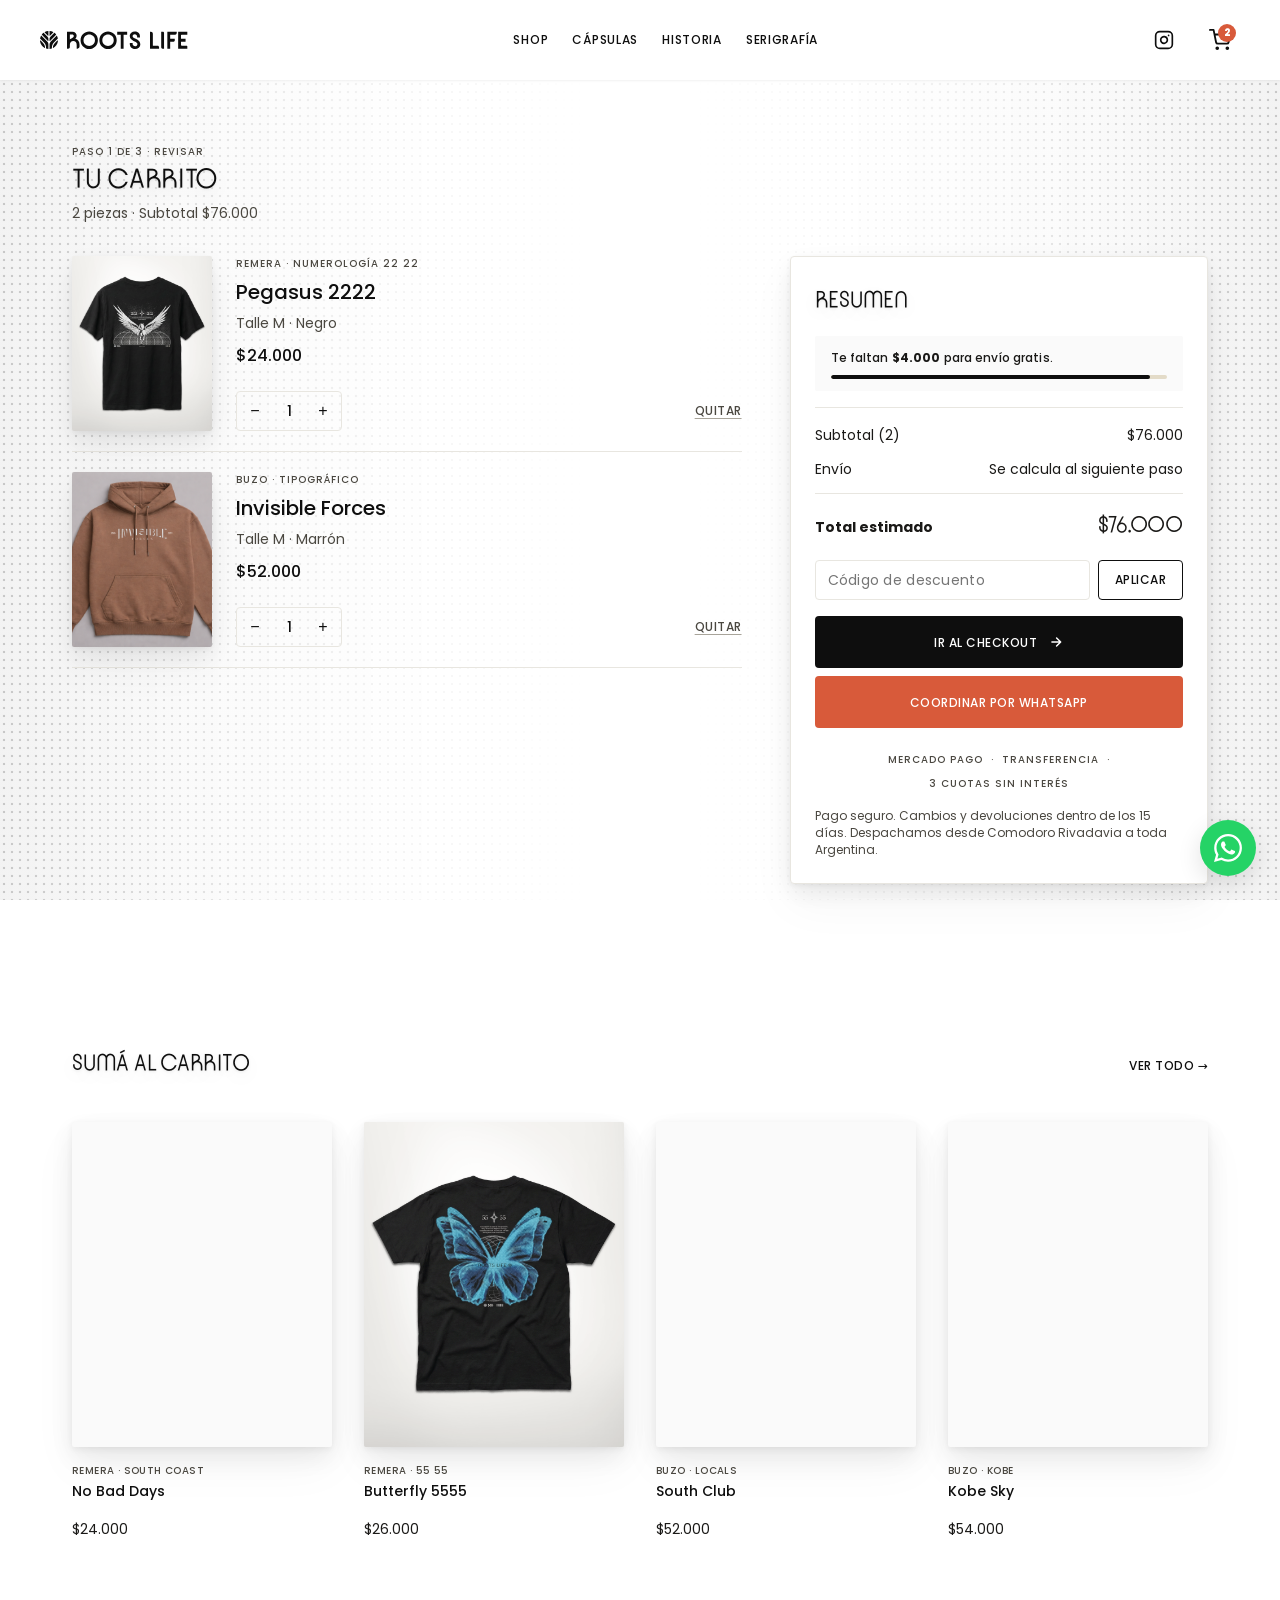
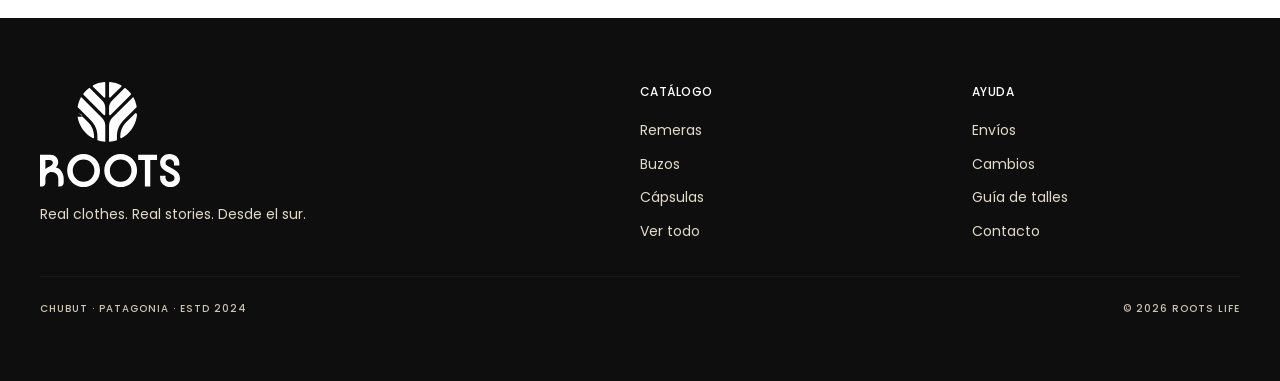
==== carrito.html @ 9ae7e67d "ROOTS LIFE — sitio web completo (8 páginas) Home, Catálogo (4 cápsulas: Numerología, South Coast, Po" ====
<!DOCTYPE html>
<html lang="es-AR">
<head>
  <meta charset="UTF-8">
  <meta name="viewport" content="width=device-width, initial-scale=1.0">
  <title>Carrito · ROOTS LIFE</title>
  <meta name="description" content="Tu carrito en ROOTS LIFE. Envíos a toda Argentina.">

  <link rel="icon" type="image/svg+xml" href="./ROOTS%20LIFE%20-%20imagotipo.svg">

  <link rel="preconnect" href="https://fonts.googleapis.com">
  <link rel="preconnect" href="https://fonts.gstatic.com" crossorigin>
  <link href="https://fonts.googleapis.com/css2?family=Poppins:wght@300;400;500;700;800&display=swap" rel="stylesheet">

  <link rel="stylesheet" href="./tokens/tokens.css">
  <link rel="stylesheet" href="./styles/site.css">

  <style>
    .page { padding-top: 64px; }
    @media (min-width: 64em) { .page { padding-top: 80px; } }

    /* Page head ======================================================== */
    .cart-head {
      padding: var(--space-10) var(--space-4) var(--space-5);
      max-width: var(--container-lg);
      margin-inline: auto;
    }
    .cart-head__caption {
      font-family: var(--font-body);
      font-size: 10px;
      font-weight: var(--fw-medium);
      letter-spacing: var(--tr-widest);
      text-transform: uppercase;
      color: var(--ink-500);
      margin: 0 0 var(--stack-xs);
    }
    .cart-head__title {
      font-family: var(--font-display);
      font-weight: 400;
      font-size: clamp(1.25rem, 2.2vw + 0.7rem, var(--text-2xl));
      line-height: var(--lh-none);
      letter-spacing: var(--tr-tight);
      text-transform: uppercase;
      margin: 0 0 var(--stack-sm);
      text-shadow: var(--text-shadow-soft);
    }
    .cart-head__meta {
      font-family: var(--font-body);
      font-size: var(--text-sm);
      color: var(--ink-500);
      margin: 0;
    }
    @media (min-width: 64em) { .cart-head { padding: var(--space-16) var(--space-8) var(--space-8); } }

    /* Cart layout ======================================================= */
    .cart {
      max-width: var(--container-lg);
      margin-inline: auto;
      padding: 0 var(--space-4) var(--space-16);
      display: grid;
      grid-template-columns: 1fr;
      gap: var(--space-8);
    }
    @media (min-width: 64em) {
      .cart {
        grid-template-columns: minmax(0, 1.6fr) minmax(0, 1fr);
        gap: var(--space-12);
        padding: 0 var(--space-8) var(--space-16);
      }
    }

    /* Line items ========================================================= */
    .cart-items {
      display: flex;
      flex-direction: column;
      gap: var(--space-5);
    }

    .cart-item {
      display: grid;
      grid-template-columns: 100px 1fr;
      gap: var(--space-4);
      padding-bottom: var(--space-5);
      border-bottom: 1px solid var(--color-border);
    }
    @media (min-width: 48em) {
      .cart-item { grid-template-columns: 140px 1fr; gap: var(--space-6); }
    }

    .cart-item__media {
      aspect-ratio: 4/5;
      background: var(--paper-200);
      background-size: cover;
      background-position: center;
      border-radius: var(--radius-xs);
      box-shadow: var(--shadow-soft);
    }

    .cart-item__info {
      display: flex;
      flex-direction: column;
      gap: var(--space-2);
      min-width: 0;
    }
    .cart-item__caption {
      font-family: var(--font-body);
      font-size: 10px;
      font-weight: var(--fw-medium);
      letter-spacing: var(--tr-widest);
      text-transform: uppercase;
      color: var(--ink-500);
      margin: 0;
    }
    .cart-item__title {
      font-family: var(--font-body);
      font-size: var(--text-lg);
      font-weight: var(--fw-medium);
      line-height: var(--lh-snug);
      margin: 0;
      color: var(--ink-900);
    }
    .cart-item__title a { color: inherit; text-decoration: none; }
    .cart-item__title a:hover { color: var(--rust-500); }
    .cart-item__meta {
      font-family: var(--font-body);
      font-size: var(--text-sm);
      color: var(--ink-500);
      margin: 0;
    }
    .cart-item__actions {
      margin-top: auto;
      padding-top: var(--space-3);
      display: flex;
      align-items: center;
      justify-content: space-between;
      gap: var(--space-3);
      flex-wrap: wrap;
    }

    .stepper {
      display: inline-flex;
      align-items: center;
      border: 1.5px solid var(--color-border);
      border-radius: var(--radius-sm);
      height: 40px;
    }
    .stepper button {
      width: 36px; height: 100%;
      background: transparent;
      border: 0; cursor: pointer;
      font-size: 16px;
      font-weight: var(--fw-medium);
      color: var(--ink-900);
      line-height: 0;
    }
    .stepper button:hover { background: var(--ink-100); }
    .stepper__value {
      min-width: 32px; text-align: center;
      font-family: var(--font-body);
      font-size: var(--text-sm);
      font-weight: var(--fw-medium);
    }

    .cart-item__price {
      font-family: var(--font-body);
      font-size: var(--text-base);
      font-weight: var(--fw-medium);
      color: var(--ink-900);
      margin: 0;
    }
    .cart-item__remove {
      background: transparent; border: 0;
      cursor: pointer;
      font-family: var(--font-body);
      font-size: var(--text-xs);
      font-weight: var(--fw-medium);
      letter-spacing: var(--tr-wide);
      text-transform: uppercase;
      color: var(--ink-500);
      padding: var(--space-1) 0;
      text-decoration: underline;
      text-underline-offset: 3px;
      text-decoration-color: var(--ink-300);
    }
    .cart-item__remove:hover { color: var(--rust-700); text-decoration-color: currentColor; }

    /* Summary (aside) =================================================== */
    .cart-summary {
      background: var(--paper-100);
      border: 1px solid var(--color-border);
      border-radius: var(--radius-sm);
      padding: var(--space-5);
      box-shadow: var(--shadow-soft);
      display: flex;
      flex-direction: column;
      gap: var(--space-4);
    }
    @media (min-width: 64em) {
      .cart-summary { padding: var(--space-6); position: sticky; top: 96px; align-self: start; }
    }

    .cart-summary__title {
      font-family: var(--font-display);
      font-weight: 400;
      font-size: var(--text-xl);
      letter-spacing: var(--tr-tight);
      text-transform: uppercase;
      margin: 0;
      text-shadow: var(--text-shadow-soft);
    }

    /* Shipping progress ================================================ */
    .shipping-progress {
      background: var(--paper-200);
      padding: var(--space-3) var(--space-4);
      border-radius: var(--radius-xs);
      font-family: var(--font-body);
      font-size: var(--text-xs);
      font-weight: var(--fw-medium);
      color: var(--ink-700);
      letter-spacing: 0.01em;
    }
    .shipping-progress--complete {
      background: var(--moss-500);
      color: var(--paper-100);
      font-weight: var(--fw-medium);
      letter-spacing: var(--tr-wide);
      text-transform: uppercase;
      display: flex; align-items: center; gap: var(--space-2);
    }
    .shipping-progress__bar {
      margin-top: var(--space-2);
      height: 4px;
      background: var(--paper-300);
      border-radius: var(--radius-full);
      overflow: hidden;
    }
    .shipping-progress__fill {
      height: 100%;
      background: var(--ink-900);
      border-radius: var(--radius-full);
      width: 100%;
    }

    /* Summary lines ==================================================== */
    .summary-list {
      list-style: none;
      padding: 0;
      margin: 0;
      display: flex;
      flex-direction: column;
      gap: var(--space-3);
      border-top: 1px solid var(--color-border);
      padding-top: var(--space-4);
    }
    .summary-list li {
      display: flex;
      justify-content: space-between;
      align-items: baseline;
      font-family: var(--font-body);
      font-size: var(--text-sm);
      color: var(--ink-700);
    }
    .summary-list__total {
      padding-top: var(--space-3);
      border-top: 1px solid var(--color-border);
      font-size: var(--text-base);
      font-weight: var(--fw-bold);
      color: var(--ink-900);
    }
    .summary-list__total strong {
      font-family: var(--font-display);
      font-weight: 400;
      font-size: var(--text-xl);
      letter-spacing: var(--tr-tight);
    }

    /* Promo code ======================================================== */
    .promo {
      display: flex;
      gap: var(--space-2);
    }
    .promo input {
      flex: 1;
      padding: 0 var(--space-3);
      height: 40px;
      background: transparent;
      border: 1.5px solid var(--color-border);
      border-radius: var(--radius-sm);
      font-family: var(--font-body);
      font-size: var(--text-sm);
      color: var(--ink-900);
      letter-spacing: 0.02em;
      min-width: 0;
    }
    .promo input:focus-visible {
      outline: 2px solid var(--rust-500);
      outline-offset: 2px;
    }
    .promo button {
      padding: 0 var(--space-4);
      height: 40px;
      background: transparent;
      border: 1.5px solid var(--ink-900);
      border-radius: var(--radius-sm);
      font-family: var(--font-body);
      font-size: var(--text-xs);
      font-weight: var(--fw-medium);
      letter-spacing: var(--tr-wide);
      text-transform: uppercase;
      color: var(--ink-900);
      cursor: pointer;
      transition: all var(--duration-fast);
    }
    .promo button:hover { background: var(--ink-900); color: var(--paper-100); }

    /* Checkout CTAs ==================================================== */
    .summary-cta { display: flex; flex-direction: column; gap: var(--space-2); }
    .summary-cta .btn { width: 100%; height: 52px; }

    .pay-methods {
      display: flex;
      flex-wrap: wrap;
      gap: var(--space-2);
      font-family: var(--font-body);
      font-size: 10px;
      font-weight: var(--fw-medium);
      letter-spacing: var(--tr-widest);
      text-transform: uppercase;
      color: var(--ink-500);
      padding-top: var(--space-2);
      justify-content: center;
    }

    .cart-guarantee {
      font-family: var(--font-body);
      font-size: var(--text-xs);
      line-height: var(--lh-normal);
      color: var(--ink-500);
      margin: 0;
    }

    /* Empty state (oculto por default en prototype, se puede togglear) */
    .cart-empty {
      display: none;
      text-align: center;
      padding: var(--space-12) var(--space-6);
    }

    /* Related ========================================================== */
    .related {
      background: var(--paper-100);
      padding: var(--space-16) 0;
      margin-top: var(--space-8);
    }
    .related__inner {
      max-width: var(--container-lg);
      margin-inline: auto;
      padding: 0 var(--space-4);
    }
    @media (min-width: 64em) { .related__inner { padding: 0 var(--space-8); } }
    .related__grid {
      display: grid;
      grid-template-columns: repeat(2, 1fr);
      gap: var(--gap-md);
    }
    @media (min-width: 64em) { .related__grid { grid-template-columns: repeat(4, 1fr); gap: var(--gap-lg); } }
  </style>
</head>
<body>
  <a href="#main" class="skip-link">Saltar al contenido</a>

  <header class="site-header is-solid" id="header">
    <div class="site-header__inner">
      <a href="./" class="site-header__logo" aria-label="Inicio — ROOTS LIFE">
        <svg viewBox="0 0 2288.96 279.2" aria-hidden="true"><use href="./logos/logos.svg#roots-horizontal"/></svg>
      </a>
      <nav class="site-header__nav" aria-label="Principal">
        <a href="./catalogo.html">Shop</a>
        <a href="./catalogo.html?capsula=numerologia">Cápsulas</a>
        <a href="./historia.html">Historia</a>
        <a href="./serigrafia.html">Serigrafía</a>
      </nav>
      <div class="site-header__actions">
        <button class="icon-btn site-header__menu" aria-label="Abrir menú">
          <svg width="22" height="22" viewBox="0 0 24 24" fill="none" stroke="currentColor" stroke-width="2.4" stroke-linecap="square"><path d="M3 6h18M3 12h18M3 18h18"/></svg>
        </button>
        <a href="https://instagram.com/rootslife.cr" class="icon-btn" aria-label="Instagram" target="_blank" rel="noopener">
          <svg width="20" height="20" viewBox="0 0 24 24" fill="none" stroke="currentColor" stroke-width="2" stroke-linecap="round" stroke-linejoin="round"><rect x="2" y="2" width="20" height="20" rx="5" ry="5"/><path d="M16 11.37A4 4 0 1 1 12.63 8 4 4 0 0 1 16 11.37z"/><line x1="17.5" y1="6.5" x2="17.5" y2="6.5"/></svg>
        </a>
        <a href="./carrito.html" class="icon-btn cart-badge" aria-label="Carrito, 2 items" data-count="2" aria-current="page">
          <svg width="22" height="22" viewBox="0 0 24 24" fill="none" stroke="currentColor" stroke-width="2" stroke-linecap="round" stroke-linejoin="round"><circle cx="9" cy="21" r="1"/><circle cx="20" cy="21" r="1"/><path d="M1 1h4l2.7 13.4a2 2 0 0 0 2 1.6h9.7a2 2 0 0 0 2-1.6L23 6H6"/></svg>
        </a>
      </div>
    </div>
  </header>

  <main class="page" id="main">

    <!-- Head ============================================================= -->
    <section class="cart-head">
      <p class="cart-head__caption">Paso 1 de 3 · Revisar</p>
      <h1 class="cart-head__title">Tu carrito</h1>
      <p class="cart-head__meta">2 piezas · Subtotal $76.000</p>
    </section>

    <!-- Cart grid ======================================================== -->
    <section class="cart">

      <!-- Items ---------------------------------------------------------- -->
      <div class="cart-items" id="cartItems">

        <article class="cart-item" data-price="24000">
          <a href="./producto.html" class="cart-item__media" style="background-image:url('./Remeras%20%20ROOTS%20LIFE/Numerolog%C3%ADa/Numerolog%C3%ADa%20-%20Pegasus%202222%20-%20negra.png');" aria-label="Ver Pegasus 2222"></a>
          <div class="cart-item__info">
            <p class="cart-item__caption">Remera · Numerología 22 22</p>
            <h2 class="cart-item__title"><a href="./producto.html">Pegasus 2222</a></h2>
            <p class="cart-item__meta">Talle M · Negro</p>
            <p class="cart-item__price" data-line-total>$24.000</p>
            <div class="cart-item__actions">
              <div class="stepper" aria-label="Cantidad de Pegasus 2222">
                <button class="js-minus" aria-label="Restar">−</button>
                <span class="stepper__value">1</span>
                <button class="js-plus" aria-label="Sumar">+</button>
              </div>
              <button class="cart-item__remove">Quitar</button>
            </div>
          </div>
        </article>

        <article class="cart-item" data-price="52000">
          <a href="./producto.html" class="cart-item__media" style="background-image:url('./Buzos%20tipogr%C3%A1ficos%20ROOTS%20LIFE/buzos%20roots-15.png');" aria-label="Ver Invisible Forces"></a>
          <div class="cart-item__info">
            <p class="cart-item__caption">Buzo · Tipográfico</p>
            <h2 class="cart-item__title"><a href="./producto.html">Invisible Forces</a></h2>
            <p class="cart-item__meta">Talle M · Marrón</p>
            <p class="cart-item__price" data-line-total>$52.000</p>
            <div class="cart-item__actions">
              <div class="stepper" aria-label="Cantidad de Invisible Forces">
                <button class="js-minus" aria-label="Restar">−</button>
                <span class="stepper__value">1</span>
                <button class="js-plus" aria-label="Sumar">+</button>
              </div>
              <button class="cart-item__remove">Quitar</button>
            </div>
          </div>
        </article>

      </div>

      <!-- Summary -------------------------------------------------------- -->
      <aside class="cart-summary" aria-labelledby="summaryTitle">
        <h2 class="cart-summary__title" id="summaryTitle">Resumen</h2>

        <!-- Shipping progress -->
        <div class="shipping-progress" id="shippingProgress">
          <div id="shippingText">Te faltan <strong>$4.000</strong> para envío gratis.</div>
          <div class="shipping-progress__bar" aria-hidden="true">
            <div class="shipping-progress__fill" id="shippingFill" style="width: 95%"></div>
          </div>
        </div>

        <ul class="summary-list">
          <li>
            <span>Subtotal (2)</span>
            <span id="summarySubtotal">$76.000</span>
          </li>
          <li>
            <span>Envío</span>
            <span>Se calcula al siguiente paso</span>
          </li>
          <li class="summary-list__total">
            <span>Total estimado</span>
            <strong id="summaryTotal">$76.000</strong>
          </li>
        </ul>

        <div class="promo">
          <input type="text" placeholder="Código de descuento" aria-label="Código de descuento">
          <button>Aplicar</button>
        </div>

        <div class="summary-cta">
          <a href="./checkout.html" class="btn btn--dark">
            Ir al checkout
            <svg width="14" height="14" viewBox="0 0 24 24" fill="none" stroke="currentColor" stroke-width="2.5" stroke-linecap="round" stroke-linejoin="round" style="margin-left:4px"><path d="M5 12h14M13 5l7 7-7 7"/></svg>
          </a>
          <a class="btn btn--accent" href="https://wa.me/5492974000000?text=Hola!%20Quiero%20coordinar%20la%20compra%20de%20mi%20carrito%20con%20ROOTS." target="_blank" rel="noopener">
            Coordinar por WhatsApp
          </a>
        </div>

        <div class="pay-methods">
          <span>Mercado Pago</span> <span>·</span>
          <span>Transferencia</span> <span>·</span>
          <span>3 cuotas sin interés</span>
        </div>

        <p class="cart-guarantee">Pago seguro. Cambios y devoluciones dentro de los 15 días. Despachamos desde Comodoro Rivadavia a toda Argentina.</p>
      </aside>

    </section>

    <!-- Related ========================================================== -->
    <section class="related">
      <div class="related__inner">
        <div class="section__head">
          <h2 class="section__title">Sumá al carrito</h2>
          <a href="./catalogo.html" class="section__link">Ver todo →</a>
        </div>
        <div class="related__grid">
          <a href="./producto.html" class="product-card">
            <div class="product-card__media" style="background-image:url('./Remeras%20%20ROOTS%20LIFE/South%20Coast/South%20Coast%20-%20No%20bad%20days.png'); background-size: cover;"></div>
            <p class="product-card__caption">Remera · South Coast</p>
            <h3 class="product-card__title">No Bad Days</h3>
            <p class="product-card__price">$24.000</p>
          </a>
          <a href="./producto.html" class="product-card">
            <div class="product-card__media" style="background-image:url('./Remeras%20%20ROOTS%20LIFE/Numerolog%C3%ADa/Numerolog%C3%ADa%20-%20Butterfly%205555.png'); background-size: cover;"></div>
            <p class="product-card__caption">Remera · 55 55</p>
            <h3 class="product-card__title">Butterfly 5555</h3>
            <p class="product-card__price">$26.000</p>
          </a>
          <a href="./producto.html" class="product-card">
            <div class="product-card__media" style="background-image:url('./Buzos%20tipogr%C3%A1ficos%20ROOTS%20LIFE/buzos%20roots-19.png'); background-size: cover;"></div>
            <p class="product-card__caption">Buzo · Locals</p>
            <h3 class="product-card__title">South Club</h3>
            <p class="product-card__price">$52.000</p>
          </a>
          <a href="./producto.html" class="product-card">
            <div class="product-card__media" style="background-image:url('./Buzos%20tipogr%C3%A1ficos%20ROOTS%20LIFE/buzos%20roots-40.png'); background-size: cover;"></div>
            <p class="product-card__caption">Buzo · Kobe</p>
            <h3 class="product-card__title">Kobe Sky</h3>
            <p class="product-card__price">$54.000</p>
          </a>
        </div>
      </div>
    </section>

  </main>

  <!-- Footer =========================================================== -->
  <footer class="site-footer">
    <div class="site-footer__inner">
      <div>
        <span class="site-footer__brand logo logo--footer" role="img" aria-label="ROOTS LIFE">
          <svg viewBox="0 0 387.94 291.54"><use href="./logos/logos.svg#roots-small"/></svg>
        </span>
        <p class="site-footer__tagline">Real clothes. Real stories. Desde el sur.</p>
      </div>
      <div class="site-footer__col">
        <h4>Catálogo</h4>
        <ul>
          <li><a href="./catalogo.html">Remeras</a></li>
          <li><a href="./catalogo.html">Buzos</a></li>
          <li><a href="./catalogo.html">Cápsulas</a></li>
          <li><a href="./catalogo.html">Ver todo</a></li>
        </ul>
      </div>
      <div class="site-footer__col">
        <h4>Ayuda</h4>
        <ul>
          <li><a href="#">Envíos</a></li>
          <li><a href="#">Cambios</a></li>
          <li><a href="#">Guía de talles</a></li>
          <li><a href="#">Contacto</a></li>
        </ul>
      </div>
    </div>
    <div class="site-footer__inner site-footer__meta">
      <span>Chubut · Patagonia · Estd 2024</span>
      <span>© 2026 ROOTS LIFE</span>
    </div>
  </footer>

  <a class="wsp-fab" href="https://wa.me/5492974000000" target="_blank" rel="noopener" aria-label="Contactar por WhatsApp">
    <svg width="28" height="28" viewBox="0 0 24 24" fill="currentColor"><path d="M20.52 3.48A11.88 11.88 0 0 0 12.06 0C5.5 0 .17 5.33.17 11.9c0 2.1.55 4.15 1.6 5.96L0 24l6.33-1.66a11.88 11.88 0 0 0 5.72 1.46h.01c6.56 0 11.89-5.33 11.89-11.9 0-3.18-1.24-6.17-3.43-8.42zM12.06 21.8h-.01a9.9 9.9 0 0 1-5.04-1.38l-.36-.22-3.76.99 1-3.66-.23-.38a9.86 9.86 0 0 1-1.52-5.25c0-5.46 4.45-9.9 9.92-9.9 2.65 0 5.14 1.03 7.01 2.9a9.84 9.84 0 0 1 2.91 7.01c0 5.46-4.45 9.9-9.92 9.9zm5.44-7.43c-.3-.15-1.77-.87-2.04-.97-.27-.1-.47-.15-.67.15-.2.3-.77.97-.95 1.17-.17.2-.35.22-.65.07-.3-.15-1.26-.46-2.4-1.48-.89-.79-1.49-1.77-1.66-2.07-.17-.3-.02-.46.13-.61.13-.13.3-.35.45-.52.15-.17.2-.3.3-.5.1-.2.05-.37-.02-.52-.07-.15-.67-1.62-.92-2.21-.24-.58-.49-.5-.67-.51h-.57c-.2 0-.52.07-.79.37-.27.3-1.04 1.02-1.04 2.48 0 1.46 1.06 2.87 1.21 3.07.15.2 2.09 3.2 5.07 4.48.71.31 1.26.5 1.69.64.71.23 1.36.2 1.87.12.57-.08 1.77-.72 2.02-1.42.25-.7.25-1.3.17-1.42-.07-.12-.27-.2-.57-.35z"/></svg>
  </a>

  <script>
    const FREE_SHIPPING_THRESHOLD = 80000;
    const fmt = n => '$' + n.toLocaleString('es-AR');

    function recomputeCart() {
      const items = document.querySelectorAll('.cart-item');
      let subtotal = 0;
      let unitCount = 0;
      items.forEach(item => {
        const price = +item.dataset.price;
        const qty = +item.querySelector('.stepper__value').textContent;
        const lineTotal = price * qty;
        item.querySelector('[data-line-total]').textContent = fmt(lineTotal);
        subtotal += lineTotal;
        unitCount += qty;
      });
      document.getElementById('summarySubtotal').textContent = fmt(subtotal);
      document.getElementById('summaryTotal').textContent = fmt(subtotal);
      document.querySelector('.cart-head__meta').textContent = `${unitCount} pieza${unitCount !== 1 ? 's' : ''} · Subtotal ${fmt(subtotal)}`;
      document.querySelector('.summary-list li:first-child span:first-child').textContent = `Subtotal (${unitCount})`;

      // Shipping progress
      const remaining = FREE_SHIPPING_THRESHOLD - subtotal;
      const progress = document.getElementById('shippingProgress');
      const text = document.getElementById('shippingText');
      const fill = document.getElementById('shippingFill');
      if (remaining <= 0) {
        progress.classList.add('shipping-progress--complete');
        text.innerHTML = '<svg width="16" height="16" viewBox="0 0 24 24" fill="none" stroke="currentColor" stroke-width="3" stroke-linecap="round" stroke-linejoin="round"><polyline points="20 6 9 17 4 12"></polyline></svg> Tenés envío gratis';
        progress.querySelector('.shipping-progress__bar').style.display = 'none';
      } else {
        progress.classList.remove('shipping-progress--complete');
        text.innerHTML = `Te faltan <strong>${fmt(remaining)}</strong> para envío gratis.`;
        fill.style.width = Math.min(100, (subtotal / FREE_SHIPPING_THRESHOLD) * 100) + '%';
        progress.querySelector('.shipping-progress__bar').style.display = '';
      }

      // Badge
      const badge = document.querySelector('.cart-badge');
      if (badge) badge.setAttribute('data-count', unitCount);
    }

    // Stepper
    document.querySelectorAll('.cart-item').forEach(item => {
      const val = item.querySelector('.stepper__value');
      item.querySelector('.js-minus').addEventListener('click', () => {
        val.textContent = Math.max(1, +val.textContent - 1);
        recomputeCart();
      });
      item.querySelector('.js-plus').addEventListener('click', () => {
        val.textContent = +val.textContent + 1;
        recomputeCart();
      });
      item.querySelector('.cart-item__remove').addEventListener('click', () => {
        item.remove();
        recomputeCart();
      });
    });

    recomputeCart();
  </script>
  <script src="./scripts/site.js" defer></script>
</body>
</html>
---- tokens/tokens.css ----
/* =====================================================================
   ROOTS LIFE — CSS variables
   ---------------------------------------------------------------------
   Importar en el entry point del proyecto:
     import './tokens/tokens.css';
   ===================================================================== */

:root {
  /* ---------- Color primitives ---------- */
  --ink-50:  #F5F4F1;
  --ink-100: #E8E6E0;
  --ink-200: #CFCCC3;
  --ink-300: #A8A49A;
  --ink-400: #706C63;
  --ink-500: #4A4740;
  --ink-600: #2E2C28;
  --ink-700: #1A1917;
  --ink-800: #121110;
  --ink-900: #0E0E0E;
  --ink-950: #050505;

  --paper-50:  #FFFFFF;
  --paper-100: #FFFFFF;
  --paper-200: #FAFAFA;
  --paper-300: #E3DBC8;
  --paper-400: #CFC5AE;

  --rust-50:  #FBEEE8;
  --rust-100: #F6D4C5;
  --rust-300: #E89274;
  --rust-500: #D85A3A;
  --rust-700: #A03E24;
  --rust-900: #5E2413;

  --moss-50:  #EEF0E8;
  --moss-100: #D2D8BF;
  --moss-300: #8B9770;
  --moss-500: #4E5A38;
  --moss-700: #323B23;
  --moss-900: #1B2012;

  --tide-50:  #E8F0F0;
  --tide-100: #C1D7D7;
  --tide-300: #6AA0A0;
  --tide-500: #3E8A8A;
  --tide-700: #27605E;
  --tide-900: #143432;

  --earth-50:  #F2EBE3;
  --earth-100: #DBC5AD;
  --earth-300: #A67A54;
  --earth-500: #7A4A2A;
  --earth-700: #50301A;
  --earth-900: #2A1A0E;

  --capsule-lime: #8BA548;
  --capsule-cyan: #2FB8D4;
  --capsule-sky:  #9CB7D4;
  --capsule-rose: #B07870;

  --success-bg: #E6F2EA;
  --success-fg: #2B6B3E;
  --warning-bg: #FBF1E0;
  --warning-fg: #8A5A16;
  --error-bg:   #FBE7E4;
  --error-fg:   #B53022;
  --info-bg:    #E8EEF6;
  --info-fg:    #2B4F86;

  /* ---------- Semantic aliases ---------- */
  --color-bg:             var(--paper-100);
  --color-bg-elevated:    var(--paper-50);
  --color-bg-alt:         var(--paper-200);
  --color-bg-inverse:     var(--ink-900);

  --color-text:           var(--ink-900);
  --color-text-muted:     var(--ink-500);
  --color-text-subtle:    var(--ink-400);
  --color-text-inverse:   var(--paper-100);

  --color-border:         var(--ink-100);
  --color-border-strong:  var(--ink-200);
  --color-border-inverse: var(--ink-700);

  --color-primary:        var(--ink-900);
  --color-primary-hover:  var(--ink-800);
  --color-primary-fg:     var(--paper-100);

  --color-accent:         var(--rust-500);
  --color-accent-hover:   var(--rust-700);
  --color-accent-fg:      var(--paper-100);

  --color-focus:          var(--rust-500);

  /* ---------- Typography ---------- */
  --font-display: 'Kobe', 'Poppins', 'Helvetica Neue', Arial, sans-serif;
  --font-body:    'Poppins', system-ui, -apple-system, 'Segoe UI', sans-serif;

  --fw-regular:   400;
  --fw-medium:    500;
  --fw-bold:      700;
  --fw-extrabold: 800;

  --text-xs:   0.75rem;
  --text-sm:   0.875rem;
  --text-base: 1rem;
  --text-md:   1.125rem;
  --text-lg:   1.25rem;
  --text-xl:   1.5rem;
  --text-2xl:  1.875rem;
  --text-3xl:  2.375rem;
  --text-4xl:  3rem;
  --text-5xl:  3.75rem;
  --text-6xl:  4.75rem;
  --text-7xl:  6rem;

  --lh-none:    1;
  --lh-tight:   1.1;
  --lh-snug:    1.2;
  --lh-normal:  1.4;
  --lh-relaxed: 1.6;

  --tr-tighter: -0.02em;
  --tr-tight:   -0.01em;
  --tr-normal:  0;
  --tr-wide:    0.04em;
  --tr-wider:   0.06em;
  --tr-widest:  0.1em;

  /* ---------- Spacing ---------- */
  --space-0:    0;
  --space-px:   1px;
  --space-0-5:  0.125rem;
  --space-1:    0.25rem;
  --space-2:    0.5rem;
  --space-3:    0.75rem;
  --space-4:    1rem;
  --space-5:    1.25rem;
  --space-6:    1.5rem;
  --space-8:    2rem;
  --space-10:   2.5rem;
  --space-12:   3rem;
  --space-16:   4rem;
  --space-20:   5rem;
  --space-24:   6rem;
  --space-32:   8rem;
  --space-40:   10rem;
  --space-48:   12rem;

  --inset-xs:  var(--space-2);
  --inset-sm:  var(--space-3);
  --inset-md:  var(--space-4);
  --inset-lg:  var(--space-6);
  --inset-xl:  var(--space-8);
  --inset-2xl: var(--space-12);

  --stack-xs:  var(--space-1);
  --stack-sm:  var(--space-2);
  --stack-md:  var(--space-4);
  --stack-lg:  var(--space-6);
  --stack-xl:  var(--space-10);
  --stack-2xl: var(--space-16);
  --stack-3xl: var(--space-24);

  --inline-xs: var(--space-1);
  --inline-sm: var(--space-2);
  --inline-md: var(--space-4);
  --inline-lg: var(--space-6);

  --gap-tight: var(--space-2);
  --gap-sm:    var(--space-4);
  --gap-md:    var(--space-6);
  --gap-lg:    var(--space-8);
  --gap-xl:    var(--space-12);

  --container-prose-narrow: 32rem;
  --container-prose:        42rem;
  --container-md:           60rem;
  --container-lg:           75rem;
  --container-xl:           90rem;

  /* ---------- Radius / borders ---------- */
  --radius-none: 0;
  --radius-xs:   2px;
  --radius-sm:   4px;
  --radius-md:   8px;
  --radius-lg:   16px;
  --radius-full: 9999px;

  --border-0: 0;
  --border-1: 1px;
  --border-2: 2px;
  --border-4: 4px;

  /* ---------- Elevation ---------- */
  --shadow-none: none;
  --shadow-sm: 0 1px 2px 0 rgba(14, 14, 14, 0.06);
  --shadow-md: 0 2px 8px 0 rgba(14, 14, 14, 0.08);
  --shadow-lg: 0 8px 24px 0 rgba(14, 14, 14, 0.12);
  --shadow-xl: 0 16px 48px 0 rgba(14, 14, 14, 0.16);

  /* ---------- Motion ---------- */
  --duration-fast:   120ms;
  --duration-normal: 200ms;
  --duration-slow:   320ms;
  --duration-slower: 500ms;

  --ease-standard:   cubic-bezier(0.4, 0, 0.2, 1);
  --ease-decelerate: cubic-bezier(0, 0, 0.2, 1);
  --ease-accelerate: cubic-bezier(0.4, 0, 1, 1);

  /* ---------- z-index ---------- */
  --z-base:     0;
  --z-dropdown: 100;
  --z-sticky:   200;
  --z-overlay:  800;
  --z-modal:    900;
  --z-toast:    1000;
}

/* =====================================================================
   Reset + base
   ===================================================================== */

* {
  box-sizing: border-box;
}

html {
  -webkit-text-size-adjust: 100%;
  -moz-text-size-adjust: 100%;
  text-size-adjust: 100%;
}

body {
  margin: 0;
  background-color: var(--color-bg);
  color: var(--color-text);
  font-family: var(--font-body);
  font-size: var(--text-base);
  line-height: var(--lh-relaxed);
  -webkit-font-smoothing: antialiased;
  -moz-osx-font-smoothing: grayscale;
}

/* =====================================================================
   Text utilities (composite tokens)
   ===================================================================== */

.text-display-hero {
  font-family: var(--font-display);
  font-size: clamp(2.75rem, 6vw + 1rem, var(--text-6xl));
  font-weight: var(--fw-bold);
  line-height: var(--lh-none);
  letter-spacing: var(--tr-tighter);
  text-transform: uppercase;
}

.text-display-xl {
  font-family: var(--font-display);
  font-size: clamp(2.25rem, 4vw + 1rem, var(--text-5xl));
  font-weight: var(--fw-bold);
  line-height: 1.05;
  letter-spacing: -0.015em;
  text-transform: uppercase;
}

.text-h1 {
  font-family: var(--font-display);
  font-size: clamp(1.875rem, 3vw + 1rem, var(--text-4xl));
  font-weight: var(--fw-bold);
  line-height: var(--lh-tight);
  letter-spacing: var(--tr-tight);
  text-transform: uppercase;
}

.text-h2 {
  font-family: var(--font-display);
  font-size: clamp(1.5rem, 2vw + 1rem, var(--text-3xl));
  font-weight: var(--fw-bold);
  line-height: 1.15;
  letter-spacing: -0.005em;
  text-transform: uppercase;
}

.text-h3 {
  font-family: var(--font-body);
  font-size: var(--text-2xl);
  font-weight: var(--fw-extrabold);
  line-height: var(--lh-snug);
  letter-spacing: -0.005em;
}

.text-h4 {
  font-family: var(--font-body);
  font-size: var(--text-xl);
  font-weight: var(--fw-extrabold);
  line-height: var(--lh-snug);
  letter-spacing: var(--tr-normal);
}

.text-body {
  font-family: var(--font-body);
  font-size: var(--text-base);
  font-weight: var(--fw-regular);
  line-height: var(--lh-relaxed);
}

.text-body-lg {
  font-family: var(--font-body);
  font-size: var(--text-md);
  font-weight: var(--fw-regular);
  line-height: var(--lh-relaxed);
}

.text-button {
  font-family: var(--font-body);
  font-size: var(--text-sm);
  font-weight: var(--fw-extrabold);
  line-height: var(--lh-tight);
  letter-spacing: var(--tr-wide);
  text-transform: uppercase;
}

.text-nav-link {
  font-family: var(--font-body);
  font-size: var(--text-sm);
  font-weight: var(--fw-extrabold);
  line-height: var(--lh-tight);
  letter-spacing: var(--tr-wider);
  text-transform: uppercase;
}

.text-stamp {
  font-family: var(--font-body);
  font-size: var(--text-xs);
  font-weight: var(--fw-extrabold);
  line-height: var(--lh-none);
  letter-spacing: var(--tr-widest);
  text-transform: uppercase;
}

/* =====================================================================
   Layout helpers
   ===================================================================== */

.container {
  width: 100%;
  max-width: var(--container-lg);
  margin-inline: auto;
  padding-inline: var(--space-4);
}
@media (min-width: 40em)  { .container { padding-inline: var(--space-6); } }
@media (min-width: 64em)  { .container { padding-inline: var(--space-8); } }
@media (min-width: 80em)  { .container { padding-inline: var(--space-12); } }

.prose       { max-width: var(--container-prose); }
.prose-narrow { max-width: var(--container-prose-narrow); }
---- styles/site.css ----
/* =====================================================================
   ROOTS LIFE — Shared site styles
   Header, buttons, footer, WhatsApp FAB, skip link, reduced-motion.
   Dependencia: tokens/tokens.css + Kobe @font-face (declarado en index).
   ===================================================================== */

/* Kobe — self-hosted */
@font-face {
  font-family: 'Kobe';
  src: url('../Kobe%20Font/Kobe-regular.otf') format('opentype');
  font-weight: 400; font-style: normal; font-display: swap;
}
@font-face {
  font-family: 'Kobe';
  src: url('../Kobe%20Font/Kobe-oblique.otf') format('opentype');
  font-weight: 400; font-style: italic; font-display: swap;
}
@font-face {
  font-family: 'Kobe';
  src: url('../Kobe%20Font/Kobe-bold.otf') format('opentype');
  font-weight: 700; font-style: normal; font-display: swap;
}
@font-face {
  font-family: 'Kobe';
  src: url('../Kobe%20Font/Kobe-boldoblique.otf') format('opentype');
  font-weight: 700; font-style: italic; font-display: swap;
}
@font-face {
  font-family: 'Kobe';
  src: url('../Kobe%20Font/Kobe-black.otf') format('opentype');
  font-weight: 900; font-style: normal; font-display: swap;
}
@font-face {
  font-family: 'Kobe';
  src: url('../Kobe%20Font/Kobe-blackoblique.otf') format('opentype');
  font-weight: 900; font-style: italic; font-display: swap;
}

/* Shadow utilities — reducidas al 50% para un tono más sutil. */
:root {
  --text-shadow-soft:
    0 1px 3px rgba(14, 14, 14, 0.09),
    0 6px 18px rgba(14, 14, 14, 0.10),
    0 16px 40px rgba(14, 14, 14, 0.06);
  --text-shadow-inverse:
    0 2px 5px rgba(0, 0, 0, 0.28),
    0 9px 22px rgba(0, 0, 0, 0.22),
    0 20px 50px rgba(0, 0, 0, 0.17);
  --shadow-soft:
    0 2px 6px rgba(14, 14, 14, 0.06),
    0 10px 24px rgba(14, 14, 14, 0.07),
    0 20px 48px rgba(14, 14, 14, 0.04);
  --shadow-soft-hover:
    0 4px 12px rgba(14, 14, 14, 0.09),
    0 16px 36px rgba(14, 14, 14, 0.10),
    0 32px 64px rgba(14, 14, 14, 0.06);
}

/* Brand name utility (texto — fallback cuando no se usa SVG) */
.brand {
  font-family: 'Kobe', 'Kobe Regular', serif !important;
  font-weight: 700;
  text-transform: uppercase;
  letter-spacing: 0.03em;
}

/* ROOTS LIFE logo (SVG) — color se controla por currentColor ------- */
.logo {
  display: inline-block;
  fill: currentColor;
  color: inherit;
  line-height: 0;
}
.logo svg, .logo > svg { display: block; width: 100%; height: auto; fill: currentColor; }
.logo--footer {
  width: 120px;
  color: var(--paper-100);
  margin-bottom: var(--stack-md);
}
@media (min-width: 64em) { .logo--footer { width: 140px; } }

/* =====================================================================
   Halftone surface pattern (site-wide)
   Representa la técnica serigráfica. Fade hacia el eje central.
   ===================================================================== */
html { background: var(--paper-100); }
body {
  background: transparent;
  position: relative;
  min-height: 100vh;
}
body::before {
  content: "";
  position: fixed;
  inset: 0;
  pointer-events: none;
  z-index: 0;
  background-image: radial-gradient(rgba(14, 14, 14, 0.20) 1.2px, transparent 1.6px);
  background-size: 8px 8px;
  -webkit-mask-image: linear-gradient(90deg,
    rgba(0, 0, 0, 0.95) 0%,
    rgba(0, 0, 0, 0.35) 22%,
    rgba(0, 0, 0, 0) 46%,
    rgba(0, 0, 0, 0) 54%,
    rgba(0, 0, 0, 0.35) 78%,
    rgba(0, 0, 0, 0.95) 100%);
          mask-image: linear-gradient(90deg,
    rgba(0, 0, 0, 0.95) 0%,
    rgba(0, 0, 0, 0.35) 22%,
    rgba(0, 0, 0, 0) 46%,
    rgba(0, 0, 0, 0) 54%,
    rgba(0, 0, 0, 0.35) 78%,
    rgba(0, 0, 0, 0.95) 100%);
}
/* Viñetas laterales — sombras muy sutiles hacia el centro (5%). */
body::after {
  content: "";
  position: fixed;
  inset: 0;
  pointer-events: none;
  z-index: 0;
  background:
    linear-gradient(90deg,
      rgba(14, 14, 14, 0.05) 0%,
      rgba(14, 14, 14, 0.02) 15%,
      transparent 35%,
      transparent 65%,
      rgba(14, 14, 14, 0.02) 85%,
      rgba(14, 14, 14, 0.05) 100%);
}
/* Content sits above the halftone backdrop. */
main, .site-footer {
  position: relative;
  z-index: 1;
}

/* Skip link ----------------------------------------------------------- */
.skip-link {
  position: absolute;
  left: -10000px; top: auto;
  background: var(--ink-900); color: var(--paper-100);
  padding: var(--space-3) var(--space-4);
  font-family: var(--font-body); font-weight: var(--fw-extrabold);
  text-decoration: none; z-index: var(--z-toast);
}
.skip-link:focus { left: var(--space-4); top: var(--space-4); }

/* Header -------------------------------------------------------------- */
.site-header {
  position: fixed; top: 0; left: 0; right: 0;
  z-index: var(--z-sticky);
  height: 64px;
  display: flex; align-items: center;
  padding-inline: var(--space-4);
  transition: background var(--duration-normal) var(--ease-standard),
              box-shadow var(--duration-normal) var(--ease-standard),
              color var(--duration-normal) var(--ease-standard);
  color: var(--paper-100);
}
@media (min-width: 64em) { .site-header { padding-inline: var(--space-8); } }
.site-header.is-scrolled,
.site-header.is-solid {
  background: var(--paper-100);
  color: var(--ink-900);
  box-shadow: var(--shadow-sm);
}

/* Home: al scrollear, el header mantiene la atmósfera del top del hero
   (navy-plum profundo) con textura halftone visible, como en la imagen de fondo. */
body[data-page="home"] .site-header.is-scrolled {
  background-color: #1b1e33;
  background-image:
    radial-gradient(rgba(247, 243, 234, 0.10) 1.2px, transparent 1.6px),
    linear-gradient(180deg, #1e2138 0%, #181a2c 100%);
  background-size: 7px 7px, 100% 100%;
  color: var(--paper-100);
  box-shadow: 0 2px 12px 0 rgba(0, 0, 0, 0.35);
}
body[data-page="home"] .site-header.is-scrolled .icon-btn:hover {
  background: rgba(255, 255, 255, 0.12);
}
.site-header__inner {
  width: 100%; max-width: var(--container-lg);
  margin-inline: auto;
  display: grid;
  grid-template-columns: auto 1fr auto;
  align-items: center;
  gap: var(--space-4);
}
.site-header__logo {
  color: inherit;
  text-decoration: none;
  display: inline-flex;
  align-items: center;
  height: 15px;
  transition: opacity var(--duration-normal) var(--ease-standard),
              transform var(--duration-normal) var(--ease-standard);
}
.site-header__logo svg {
  height: 100%;
  width: auto;
  fill: currentColor;
  display: block;
}
@media (min-width: 64em) {
  .site-header__logo { height: 18px; }
}

/* Home: logo oculto mientras el hero está visible; aparece al scrollear. */
body[data-page="home"] .site-header:not(.is-scrolled) .site-header__logo {
  opacity: 0;
  transform: translateY(-6px);
  pointer-events: none;
}
.site-header__nav {
  display: none;
  justify-self: center;
  gap: var(--space-6);
}
.site-header__nav a {
  color: inherit;
  text-decoration: none;
  font-family: var(--font-body);
  font-size: var(--text-xs);
  font-weight: var(--fw-medium);
  letter-spacing: var(--tr-wider);
  text-transform: uppercase;
  transition: opacity var(--duration-fast);
}
.site-header__nav a:hover,
.site-header__nav a[aria-current="page"] { opacity: 0.65; }
.site-header__actions {
  display: flex; align-items: center; gap: var(--space-4);
}
.icon-btn {
  width: 40px; height: 40px;
  display: inline-flex; align-items: center; justify-content: center;
  background: transparent; border: 0;
  color: inherit; cursor: pointer;
  border-radius: var(--radius-full);
  transition: background var(--duration-fast);
  text-decoration: none;
}
.icon-btn:hover { background: rgba(255,255,255,0.12); }
.site-header.is-scrolled .icon-btn:hover,
.site-header.is-solid .icon-btn:hover { background: rgba(14,14,14,0.06); }
.cart-badge {
  position: relative;
}
.cart-badge::after {
  content: attr(data-count);
  position: absolute;
  top: 4px; right: 4px;
  background: var(--rust-500); color: var(--paper-100);
  width: 18px; height: 18px;
  border-radius: var(--radius-full);
  font-size: 10px; font-weight: var(--fw-extrabold);
  display: flex; align-items: center; justify-content: center;
  font-family: var(--font-body);
}
@media (min-width: 64em) {
  .site-header { height: 80px; }
  .site-header__nav { display: flex; }
  .site-header__menu { display: none; }
}

/* Buttons ------------------------------------------------------------- */
.btn {
  display: inline-flex;
  align-items: center; justify-content: center;
  gap: var(--space-2);
  padding: var(--space-3) var(--space-5);
  border: 0; cursor: pointer;
  border-radius: var(--radius-sm);
  font-family: var(--font-body);
  font-size: var(--text-xs);
  font-weight: var(--fw-medium);
  line-height: var(--lh-tight);
  letter-spacing: var(--tr-wide);
  text-transform: uppercase;
  text-decoration: none;
  transition: background var(--duration-normal) var(--ease-standard),
              color var(--duration-normal) var(--ease-standard),
              transform var(--duration-fast);
}
.btn:focus-visible { outline: 2px solid var(--rust-500); outline-offset: 3px; }
.btn:active { transform: translateY(1px); }

.btn--primary { background: var(--paper-100); color: var(--ink-900); }
.btn--primary:hover { background: var(--paper-300); }

.btn--accent { background: var(--rust-500); color: var(--paper-100); }
.btn--accent:hover { background: var(--rust-700); }

.btn--ghost-inverse {
  background: transparent; color: var(--paper-100);
  border: 2px solid var(--paper-100);
  padding: calc(var(--space-4) - 2px) calc(var(--space-6) - 2px);
}
.btn--ghost-inverse:hover { background: var(--paper-100); color: var(--ink-900); }

.btn--dark { background: var(--ink-900); color: var(--paper-100); }
.btn--dark:hover { background: var(--ink-800); }

.btn--outline {
  background: transparent; color: var(--ink-900);
  border: 1.5px solid var(--ink-900);
  padding: calc(var(--space-4) - 1.5px) calc(var(--space-6) - 1.5px);
}
.btn--outline:hover { background: var(--ink-900); color: var(--paper-100); }

.btn--sm {
  padding: var(--space-2) var(--space-4);
  font-size: var(--text-xs);
}

/* Footer -------------------------------------------------------------- */
.site-footer {
  background: var(--ink-900);
  color: var(--paper-200);
  padding: var(--space-16) var(--space-4);
}
@media (min-width: 64em) { .site-footer { padding-inline: var(--space-8); } }
.site-footer__inner {
  max-width: var(--container-lg);
  margin-inline: auto;
  display: grid;
  grid-template-columns: 1fr;
  gap: var(--space-10);
}
.site-footer__brand {
  font-family: var(--font-display);
  font-size: var(--text-xl);
  font-weight: 700;
  letter-spacing: 0.04em;
  text-transform: uppercase;
  color: var(--paper-100);
  margin: 0 0 var(--stack-sm);
}
.site-footer__tagline {
  font-family: var(--font-body);
  font-size: var(--text-sm);
  color: var(--paper-300);
  margin: 0;
  max-width: 18rem;
}
.site-footer__col h4 {
  font-family: var(--font-body);
  font-size: var(--text-xs);
  font-weight: var(--fw-medium);
  letter-spacing: var(--tr-wide);
  text-transform: uppercase;
  color: var(--paper-100);
  margin: 0 0 var(--stack-md);
}
.site-footer__col ul { list-style: none; padding: 0; margin: 0; }
.site-footer__col li { margin-bottom: var(--stack-sm); }
.site-footer__col a {
  font-family: var(--font-body);
  font-size: var(--text-sm);
  color: var(--paper-300);
  text-decoration: none;
  transition: color var(--duration-fast);
}
.site-footer__col a:hover { color: var(--paper-100); }
.site-footer__meta {
  border-top: 1px solid var(--ink-700);
  padding-top: var(--space-6);
  margin-top: var(--space-6);
  display: flex; flex-wrap: wrap; gap: var(--space-4);
  justify-content: space-between; align-items: center;
  font-family: var(--font-body);
  font-size: 10px;
  font-weight: var(--fw-medium);
  letter-spacing: var(--tr-widest);
  text-transform: uppercase;
  color: var(--paper-400);
}
@media (min-width: 48em) {
  .site-footer__inner { grid-template-columns: 2fr 1fr 1fr; gap: var(--space-16); }
}

/* WhatsApp FAB -------------------------------------------------------- */
.wsp-fab {
  position: fixed;
  bottom: 16px; right: 16px;
  width: 56px; height: 56px;
  border-radius: var(--radius-full);
  background: #25D366;
  color: #fff;
  display: flex; align-items: center; justify-content: center;
  box-shadow: var(--shadow-lg);
  z-index: var(--z-sticky);
  text-decoration: none;
  transition: transform var(--duration-fast);
  animation: popIn 600ms var(--ease-decelerate) 1500ms both;
}
.wsp-fab:hover { transform: scale(1.06); }
@keyframes popIn {
  from { opacity: 0; transform: scale(0.6); }
  to   { opacity: 1; transform: scale(1); }
}
@media (min-width: 64em) {
  .wsp-fab { bottom: 24px; right: 24px; }
}

/* Shared section heading --------------------------------------------- */
.section {
  padding: var(--space-16) 0;
}
.section__container {
  max-width: var(--container-lg);
  margin-inline: auto;
  padding-inline: var(--space-4);
}
.section__head {
  display: flex; justify-content: space-between; align-items: baseline;
  margin-bottom: var(--stack-xl);
  gap: var(--space-4);
  flex-wrap: wrap;
}
.section__title {
  font-family: var(--font-display);
  font-size: clamp(1.1rem, 1.2vw + 0.7rem, var(--text-xl));
  font-weight: 400;
  letter-spacing: var(--tr-tight);
  text-transform: uppercase;
  margin: 0;
  text-shadow: var(--text-shadow-soft);
}
.section__link {
  font-family: var(--font-body);
  font-size: var(--text-xs);
  font-weight: var(--fw-medium);
  letter-spacing: var(--tr-wide);
  text-transform: uppercase;
  color: var(--ink-900);
  text-decoration: none;
}
.section__link:hover { color: var(--rust-500); }
@media (min-width: 64em) {
  .section { padding: var(--space-12) 0; }
  .section__container { padding-inline: var(--space-8); }
}

/* Product card (shared) ---------------------------------------------- */
.product-card {
  display: flex; flex-direction: column;
  text-decoration: none;
  color: inherit;
}
.product-card__media {
  aspect-ratio: 4/5;
  background: var(--paper-200);
  background-size: contain;
  background-repeat: no-repeat;
  background-position: center;
  margin-bottom: var(--stack-md);
  transition: transform var(--duration-slow) var(--ease-standard),
              box-shadow var(--duration-normal) var(--ease-standard);
  overflow: hidden;
  box-shadow: var(--shadow-soft);
  border-radius: var(--radius-xs);
}
.product-card:hover .product-card__media { box-shadow: var(--shadow-soft-hover); }
.product-card:hover .product-card__media { transform: scale(1.02); }
.product-card__caption {
  font-family: var(--font-body);
  font-size: 10px;
  font-weight: var(--fw-medium);
  letter-spacing: var(--tr-wide);
  text-transform: uppercase;
  color: var(--ink-500);
  margin: 0 0 var(--stack-xs);
}
.product-card__title {
  font-family: var(--font-body);
  font-size: var(--text-sm);
  font-weight: var(--fw-medium);
  line-height: var(--lh-snug);
  margin: 0 0 var(--stack-xs);
  transition: color var(--duration-fast);
}
.product-card:hover .product-card__title { color: var(--rust-500); }
.product-card__price {
  font-family: var(--font-body);
  font-size: var(--text-sm);
  font-weight: var(--fw-regular);
  color: var(--ink-700);
}

/* Mobile drawer (menú hamburguesa) ----------------------------------- */
.mobile-overlay {
  position: fixed; inset: 0;
  background: rgba(14, 14, 14, 0.55);
  z-index: var(--z-overlay);
  opacity: 0;
  pointer-events: none;
  transition: opacity var(--duration-normal) var(--ease-standard);
}
.mobile-overlay.is-open {
  opacity: 1;
  pointer-events: auto;
}

.mobile-drawer {
  position: fixed;
  top: 0; left: 0; bottom: 0;
  width: min(85vw, 360px);
  background: var(--ink-900);
  background-image: radial-gradient(rgba(247, 243, 234, 0.05) 1.2px, transparent 1.6px);
  background-size: 8px 8px;
  color: var(--paper-100);
  z-index: var(--z-modal);
  transform: translateX(-100%);
  transition: transform var(--duration-slow) var(--ease-standard);
  display: flex; flex-direction: column;
  overflow: hidden;
  box-shadow: 0 0 60px rgba(0, 0, 0, 0.4);
}
.mobile-drawer.is-open { transform: translateX(0); }

.mobile-drawer__head {
  padding: var(--space-5);
  display: flex; align-items: center; justify-content: space-between;
  border-bottom: 1px solid var(--ink-700);
}
.mobile-drawer__logo {
  color: var(--paper-100);
  height: 18px;
  display: inline-flex;
  align-items: center;
}
.mobile-drawer__logo svg {
  height: 100%; width: auto;
  fill: currentColor;
  display: block;
}
.mobile-drawer__close {
  width: 40px; height: 40px;
  background: transparent; border: 0;
  color: var(--paper-100); cursor: pointer;
  display: inline-flex; align-items: center; justify-content: center;
  border-radius: var(--radius-full);
  transition: background var(--duration-fast);
}
.mobile-drawer__close:hover { background: rgba(255, 255, 255, 0.1); }
.mobile-drawer__close:focus-visible { outline: 2px solid var(--rust-500); outline-offset: 2px; }

.mobile-drawer__nav {
  flex: 1;
  display: flex;
  flex-direction: column;
  padding: var(--space-4) 0;
  overflow-y: auto;
}
.mobile-drawer__nav a {
  padding: var(--space-4) var(--space-5);
  font-family: var(--font-display);
  font-weight: 400;
  font-size: var(--text-xl);
  letter-spacing: var(--tr-tight);
  text-transform: uppercase;
  color: var(--paper-100);
  text-decoration: none;
  border-bottom: 1px solid var(--ink-800);
  transition: background var(--duration-fast), color var(--duration-fast);
}
.mobile-drawer__nav a:hover,
.mobile-drawer__nav a:focus-visible {
  background: rgba(255, 255, 255, 0.05);
  color: var(--rust-300);
  outline: 0;
}
.mobile-drawer__nav a[aria-current="page"] {
  color: var(--rust-500);
}

.mobile-drawer__foot {
  padding: var(--space-5);
  border-top: 1px solid var(--ink-700);
  display: flex;
  flex-direction: column;
  gap: var(--space-4);
}
.mobile-drawer__foot .btn {
  width: 100%;
  height: 44px;
  color: var(--paper-100);
  border-color: var(--paper-100);
}
.mobile-drawer__foot .btn:hover {
  background: var(--paper-100);
  color: var(--ink-900);
}

.mobile-drawer__socials {
  display: flex;
  flex-direction: column;
  gap: var(--space-2);
}
.mobile-drawer__socials a {
  display: inline-flex;
  align-items: center;
  gap: var(--space-3);
  padding: var(--space-2) 0;
  color: var(--paper-200);
  text-decoration: none;
  font-family: var(--font-body);
  font-size: var(--text-sm);
  transition: color var(--duration-fast);
}
.mobile-drawer__socials a:hover { color: var(--paper-100); }

.mobile-drawer__stamp {
  font-family: var(--font-body);
  font-size: 10px;
  font-weight: var(--fw-medium);
  letter-spacing: var(--tr-widest);
  text-transform: uppercase;
  color: var(--paper-400);
  margin: 0;
  padding-top: var(--space-3);
  border-top: 1px solid var(--ink-800);
}

@media (min-width: 64em) {
  .mobile-overlay, .mobile-drawer { display: none; }
}

/* Reduced motion ------------------------------------------------------ */
@media (prefers-reduced-motion: reduce) {
  *, *::before, *::after {
    animation-duration: 0.01ms !important;
    transition-duration: 0.01ms !important;
  }
}
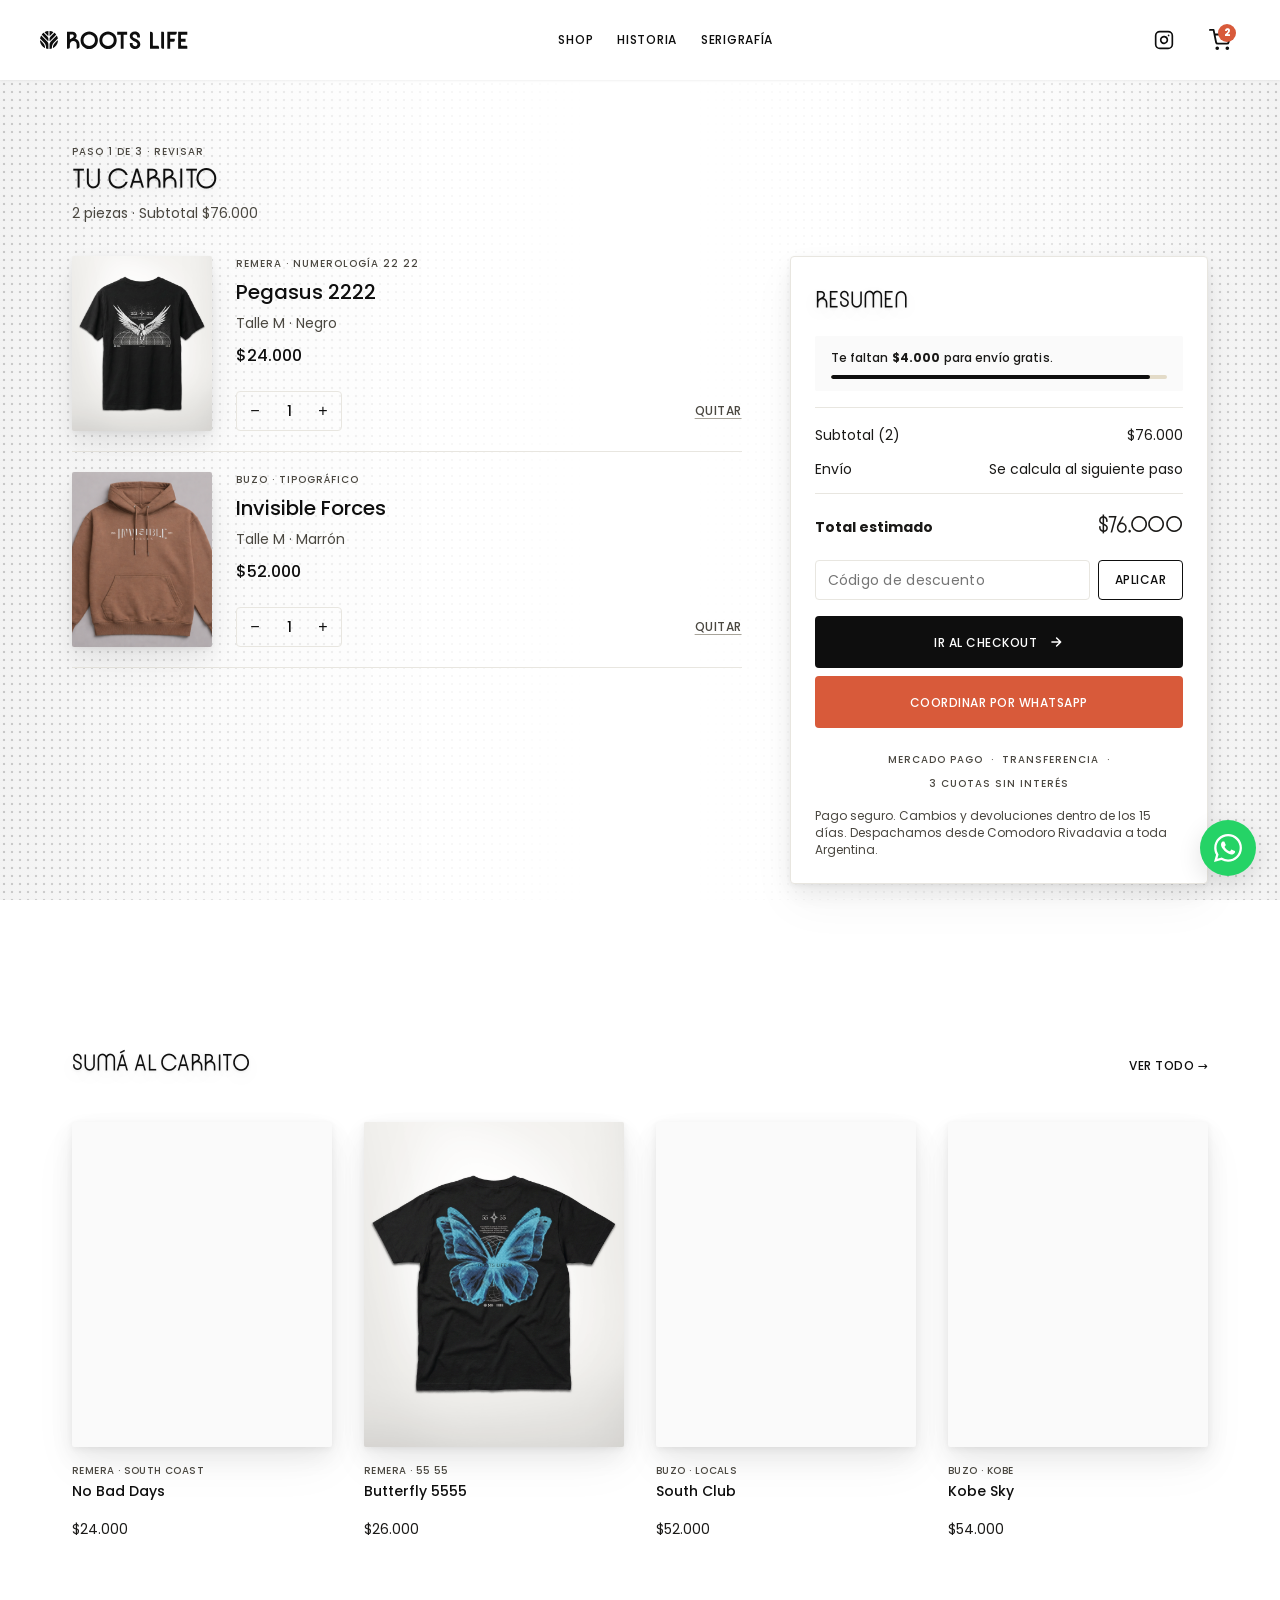
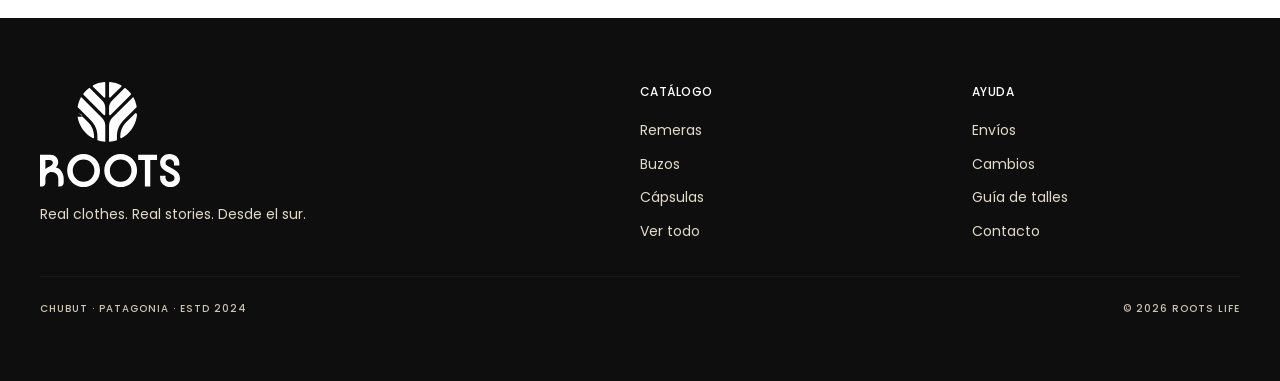
==== commit a1ebe1dc: "Eliminar link Cápsulas del nav superior y menú mobile Las cápsulas están dentro de Shop, no necesita" ====
--- a/carrito.html
+++ b/carrito.html
@@ -377,7 +377,6 @@
       </a>
       <nav class="site-header__nav" aria-label="Principal">
         <a href="./catalogo.html">Shop</a>
-        <a href="./catalogo.html?capsula=numerologia">Cápsulas</a>
         <a href="./historia.html">Historia</a>
         <a href="./serigrafia.html">Serigrafía</a>
       </nav>
